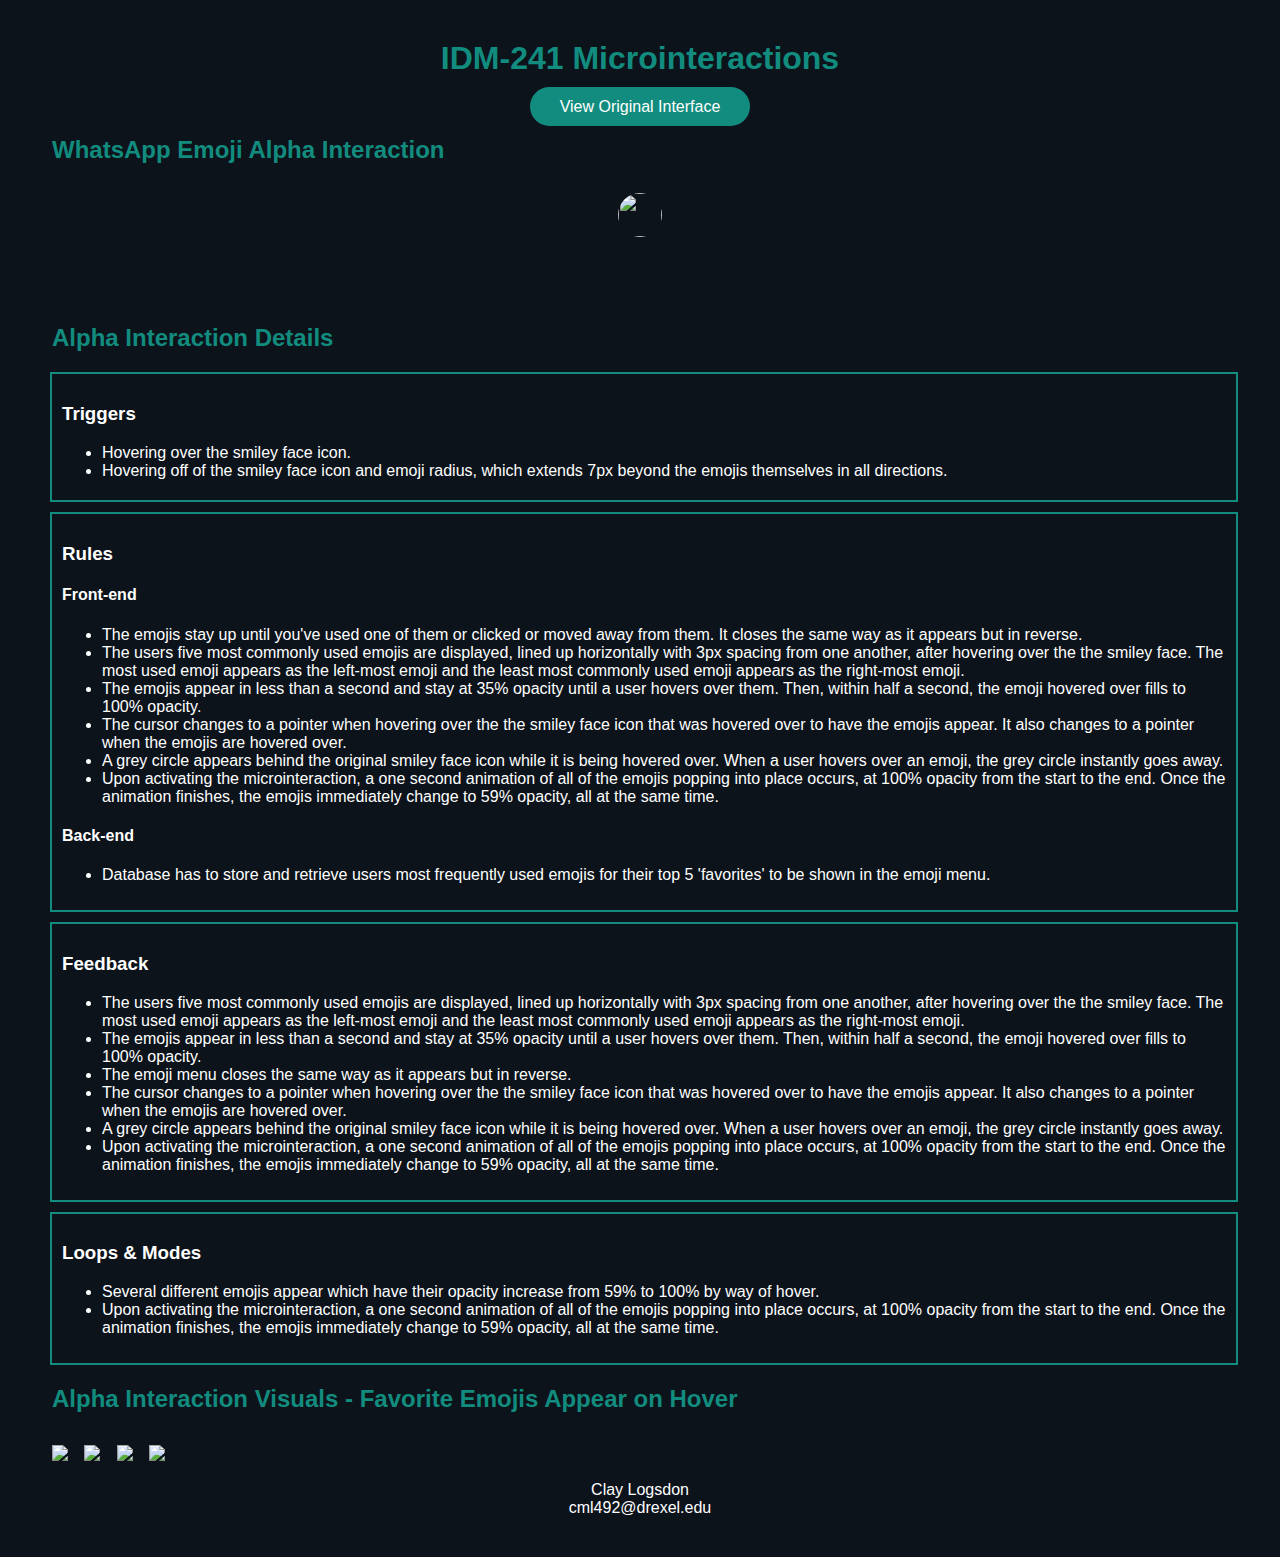
==== beta/index.html @ 8acab17d "[Add] Beta code" ====
<!DOCTYPE html>
<html lang="en">


<head>


    <meta charset="UTF-8">
    <meta http-equiv="X-UA-Compatible" content="IE=edge">
    <meta name="viewport" content="width=device-width, initial-scale=1.0">
    <title>Alpha Interaction</title>
    <link rel="stylesheet" href="styles.css">


    <div class="alpha-title">
        <h1>IDM-241 Microinteractions</h1>
    </div>

    <div class="button-container">
    <a class="button" type="button" href="https://web.whatsapp.com/" target="_blank">
        View Original Interface
      </a>
    </div> 

</head>


<body>
    
          
            <div class="alpha-info-title">
                <h2>WhatsApp Emoji Alpha Interaction</h2>
            </div>


           
            <div class="imageBox">
                <div class="hover-point"">
                    <img class="hover-icon" src="./graphics/Blank-Face.png">

                    <div class="emoji-menu">

                        <img class="emoji-5" src="./graphics/Sparkle.png">
                        <img class="emoji-4" src="./graphics/Skull.png">
                        <img class="emoji-3" src="./graphics/Heart.png">
                        <img class="emoji-2" src="./graphics/Laugh.png">
                        <img class="emoji-1" src="./graphics/Smiley.png">
                
                    </div>
            
               
                  
                </div>
                
              </div>  
              </div>

          
            <div class="alpha-info-title-2">
                <h2>Alpha Interaction Details</h2>
            </div>

            <div class="container">

                
            <div class="trigger-box">
                <h3>Triggers</h3>
            <div class="trigger-info">
                <ul class="info-box1">
                    <li>
                       Hovering over the smiley face icon.
                    </li>
                    <li>
                        Hovering off of the smiley face icon and emoji radius, which extends 7px beyond the emojis themselves in all directions.
                     </li>
                </ul>
            </div>
            </div>
            
          
            <div class="rules-box">
                <h3>Rules</h3>
                <h4>Front-end</h4>
            <div class="rules-info">
                <ul class="info-box2"> 
                    <li>
                        The emojis stay up until you've used one of them or clicked or moved away from them. It closes the same way as it appears but in reverse.
                    </li>
                    <li>
                        The users five most commonly used emojis are displayed, lined up horizontally with 3px spacing from one another, after hovering over the the 
                        smiley face. The most used emoji appears as the left-most emoji and the least most commonly used emoji appears as the right-most emoji. 
                    </li>
                    <li>
                        The emojis appear in less than a second and stay at 35% opacity until a user hovers over them. Then, within half a second, the emoji hovered over fills to 100% opacity.
                    </li>
                    <li>
                        The cursor changes to a pointer when hovering over the the smiley face icon that was hovered over to have 
                        the emojis appear. It also changes to a pointer when the emojis are hovered over.
                    </li>
                    <li>
                        A grey circle appears behind the original smiley face icon while it is being hovered over. When a user hovers over an emoji, the grey circle instantly goes away. 
                    </li>
                    <li>
                        Upon activating the microinteraction, a one second animation of all of the emojis popping into place occurs, at 100% opacity from the start to the end.
                        Once the animation finishes, the emojis immediately change to 59% opacity, all at the same time.
                    </li>
                </ul>
            </div>
                <div class="backend"> 
                <h4>Back-end</h4>
                <ul>
                    <li>
                       Database has to store and retrieve users most frequently used emojis for their top 5 'favorites' to be shown
                       in the emoji menu.
                    </li>
                </ul>
            </div>
            </div>


            <div class="feedback-box">
                <h3>Feedback</h3>
            <div class="feedback-info">
                <ul class="info-box3">
                    <li>
                        The users five most commonly used emojis are displayed, lined up horizontally with 3px spacing from one another, after hovering over the the 
                        smiley face. The most used emoji appears as the left-most emoji and the least most commonly used emoji appears as the right-most emoji. 
                    </li>
                    <li>
                        The emojis appear in less than a second and stay at 35% opacity until a user hovers over them. Then, within half a second, the emoji hovered over fills to 100% opacity.
                    </li>
                    <li>
                        The emoji menu closes the same way as it appears but in reverse.
                    </li>
                    <li>
                        The cursor changes to a pointer when hovering over the the smiley face icon that was hovered over to have 
                        the emojis appear. It also changes to a pointer when the emojis are hovered over.
                    </li>
                    <li>
                        A grey circle appears behind the original smiley face icon while it is being hovered over. When a user hovers over an emoji, the grey circle instantly goes away. 
                    </li>
                    <li>
                        Upon activating the microinteraction, a one second animation of all of the emojis popping into place occurs, at 100% opacity from the start to the end.
                        Once the animation finishes, the emojis immediately change to 59% opacity, all at the same time.
                    </li>
                </ul>
            </div>
        </div>
            
            <div class="loops-modes-box">
                <h3>Loops & Modes</h3>
            <div class="loops-modes-info">
                <ul class="info-box4">
                    <li>
                        Several different emojis appear which have their opacity increase from 59% to 100% by way of hover. 
                    </li>
                    <li>
                        Upon activating the microinteraction, a one second animation of all of the emojis popping into place occurs, at 100% opacity from the start to the end.
                        Once the animation finishes, the emojis immediately change to 59% opacity, all at the same time.
                    </li>
                </ul>
            </div>
        </div>

 
   
            <div class="alpha-images-title">
                <h2>Alpha Interaction Visuals - Favorite Emojis Appear on Hover</h2>
            </div>

            <div class="alpha-images">
                <img class="alpha-image-1" src="./graphics/Action-1.jpg">
                <img class="alpha-image-2" src="./graphics/Action-2.jpg">
                <img class="alpha-image-3" src="./graphics/Action-3.jpg">
                <img class="alpha-image-3" src="./graphics/Action-4.jpg">
            </div>

            <p class="author">Clay Logsdon <br> cml492@drexel.edu</p> 
          

              <!--Replace ul class with div class= if wanting to do images 1 by 1-->

</body>


</html>
---- beta/styles.css ----
body {
    background-color: #0c131b;
    font-family:'Trebuchet MS', 'Lucida Sans Unicode', 'Lucida Grande', 'Lucida Sans', Arial, sans-serif;
    color: white;   
    margin: 40px;
}

.alpha-title {
    text-align: center;
    color: #128C7E;
    font-size: 16px;
    margin-block-start: 0.67em;
    margin-block-end: 0.67em;
    margin-inline-start: 0px;
    margin-inline-end: 0px;
}



.button {
    background-color: #128C7E;
    border-radius: 25px;
    color: #fff;
    margin-top: 10px;
    margin-bottom: 20px;
    padding: 11px 30px;
    text-decoration: none;
}

.button-container {
    text-align: center;
}

.button:hover {
    background-color: #149989;
    border-radius: 25px;
    color: #fff;
    margin-top: 10px;
    margin-bottom: 20px;
    padding: 11px 30px;
    text-decoration: none;
}

.alpha-info-title {
    color: #128C7E;
    padding-left: 12px;
    margin-bottom: 10px;
    
}

.alpha-info-title-2 {
    color: #128C7E;
    padding-left: 12px;
    margin-top: 160px;
    position: relative;
    
}

.trigger-box {
    box-sizing: content-box;
    width: 97%;
    margin: 10px;
    padding: 10px;
    border: 2px solid #128C7E;

}



.info-box1 {
    margin-block-start: 0.67em;
    margin-block-end: 0.67em;
    margin-inline-start: 0px;
    margin-inline-end: 0px;
}

.rules-box {
    box-sizing: content-box;
    width: 97%;
    margin: 10px;
    padding: 10px;
    border: 2px solid #128C7E;

    
}

.feedback-box {
    box-sizing: content-box;
    width: 97%;
    margin: 10px;
    padding: 10px;
    border: 2px solid #128C7E;
}

.loops-modes-box {
    box-sizing: content-box;
    width: 97%;
    margin: 10px;
    padding: 10px;
    border: 2px solid #128C7E;
}

.alpha-images-title {
    color: #128C7E;
    padding-left: 12px;

    
}

.alpha-image-1 {
    max-width:45%;
    height:auto; 
    padding-left: 12px;
}

.alpha-image-2 {
    max-width:45%;
    height:auto; 
    padding-left: 12px;
}

.alpha-image-3 {
    max-width: 45%;
    height:auto; 
    padding-left: 12px; 
    margin-top: 12px;
}

.author {
    text-align: center;
}



.emoji-menu {
    list-style: none;
    opacity: 100%;
}

.emoji-1 {
    text-decoration: none;
    width: 44px;
    height: 44px;
    margin-bottom: 10px;
    cursor: pointer;
    opacity: 0.35;
    transition: opacity 1s;
}

.emoji-1:hover {
    text-decoration: none;
    width: 44px;
    height: 44px;
    margin-bottom: 10px;
    opacity: 1;
    transition-duration: 0.5s;
    cursor: pointer;
}

.emoji-2 {
    text-decoration: none;
    width: 44px;
    height: 44px;
    margin-bottom: 10px;
    cursor: pointer;
    opacity: 0.35;
    transition: opacity 1s;
}

.emoji-2:hover {
    text-decoration: none;
    width: 44px;
    height: 44px;
    margin-bottom: 10px;
    opacity: 1;
    transition-duration: 0.5s;
    cursor: pointer;
}

.emoji-3 {
    text-decoration: none;
    width: 44px;
    height: 44px;
    margin-bottom: 10px;
    cursor: pointer;
    opacity: 0.35;
    transition: opacity 1s;
}

.emoji-3:hover {
    text-decoration: none;
    width: 44px;
    height: 44px;
    margin-bottom: 10px;
    opacity: 1;
    transition-duration: 0.5s;
    cursor: pointer;
}

.emoji-4 {
    text-decoration: none;
    width: 44px;
    height: 44px;
    margin-bottom: 10px;
    cursor: pointer;
    opacity: 0.35;
    transition: opacity 1s;
}

.emoji-4:hover {
    text-decoration: none;
    width: 44px;
    height: 44px;
    margin-bottom: 10px;
    opacity: 1;
    transition-duration: 0.5s;
    cursor: pointer;
}

.emoji-5 {
    text-decoration: none;
    width: 44px;
    height: 44px;
    margin-bottom: 10px;
    margin-left: 190px;
    cursor: pointer;
    opacity: 0.35;
    transition: opacity 1s;
}

.emoji-5:hover {
    text-decoration: none;
    width: 44px;
    height: 44px;
    margin-bottom: 10px;
    margin-left: 190px;
    opacity: 1;
    transition-duration: 0.5s;
    cursor: pointer;
}





.hover-icon {
    width: 44px;
    height: 44px;
    margin-bottom: -115px;
    padding: 9px 9px;
    border-radius: 100px;
    text-decoration: none;
}


.hover-icon:hover {
    
    background-color: #374248;
    text-decoration: none;
    cursor: pointer;
    
}

.imageBox {
    text-align: center;  
  }
  
  .imageBox .emoji-menu  {
    text-align: center;   
    opacity: 0.35;
    display: none;
  
  }

  .imageBox:hover .emoji-menu { 
    opacity: 1;
    display: block;
  }

  .hover-point {
    position: absolute;
    left: 0;
    right: 0;

  }


@media only screen and (max-width: 768px) {
    
    .alpha-title {
        text-align: center;
        color: #128C7E;
    
        font-size: 14px;
        margin-block-start: 0.67em;
        margin-block-end: 0.67em;
        margin-inline-start: 0px;
        margin-inline-end: 0px;
    }

    .button {
        background-color: #128C7E;
        border-radius: 25px;
        color: #fff;
        margin-top: 10px;
        margin-bottom: 20px;
        padding: 10px 30px;
        text-decoration: none;
    }
    
    .button-container {
        text-align: center;
    }
    
    .button:hover {
        background-color: #149989;
        border-radius: 25px;
        color: #fff;
        margin-top: 10px;
        margin-bottom: 20px;
        padding: 10px 30px;
        text-decoration: none;
    }


    .alpha-info-title {
        color: #128C7E;
        padding-left: 12px;
            
    }
    .alpha-info-title-2 {
        color: #128C7E;
        padding-left: 12px;
        position: relative;
    
        top: 10px;
    }
    
    .trigger-box {
  
        width: 97%;
        margin: 10px;
        padding: 10px 10px;
        border: 2px solid #128C7E;
        

            }
    
    
    
    .info-box1 {

        margin-block-start: 0.67em;
        margin-block-end: 0.67em;
        margin-inline-start: 0px;
        margin-inline-end: 0px;
    }
    
    .rules-box {
      
        box-sizing: content-box;
        width: 97%;
        margin: 10px;
        padding: 10px;
        border: 2px solid #128C7E;
    
        
    }
    
    .feedback-box {
        box-sizing: content-box;
        width: 97%;
        margin: 10px;
        padding: 10px;
        border: 2px solid #128C7E;
    }
    
    .loops-modes-box {
        box-sizing: content-box;
        width: 97%;
        margin: 10px;
        padding: 10px;
        border: 2px solid #128C7E;
    }
    
    .alpha-images-title {
        color: #128C7E;
        padding-left: 6px;
        
    }
    
    .alpha-image-1 {
        max-width: 60%;
        height:auto; 
        padding-left: 12px;
    }
    
    .alpha-image-2 {
        max-width: 60%;
        height:auto; 
        padding-left: 12px;
        margin-top: 7px;
    }
    
    .alpha-image-3 {
        max-width: 60%;
        height:auto; 
        padding-left: 12px; 
        margin-top: 7px;
    }

    .author {
        text-align: center;
    }     

    .hover-point {
        top: 165px;
    
      }

}
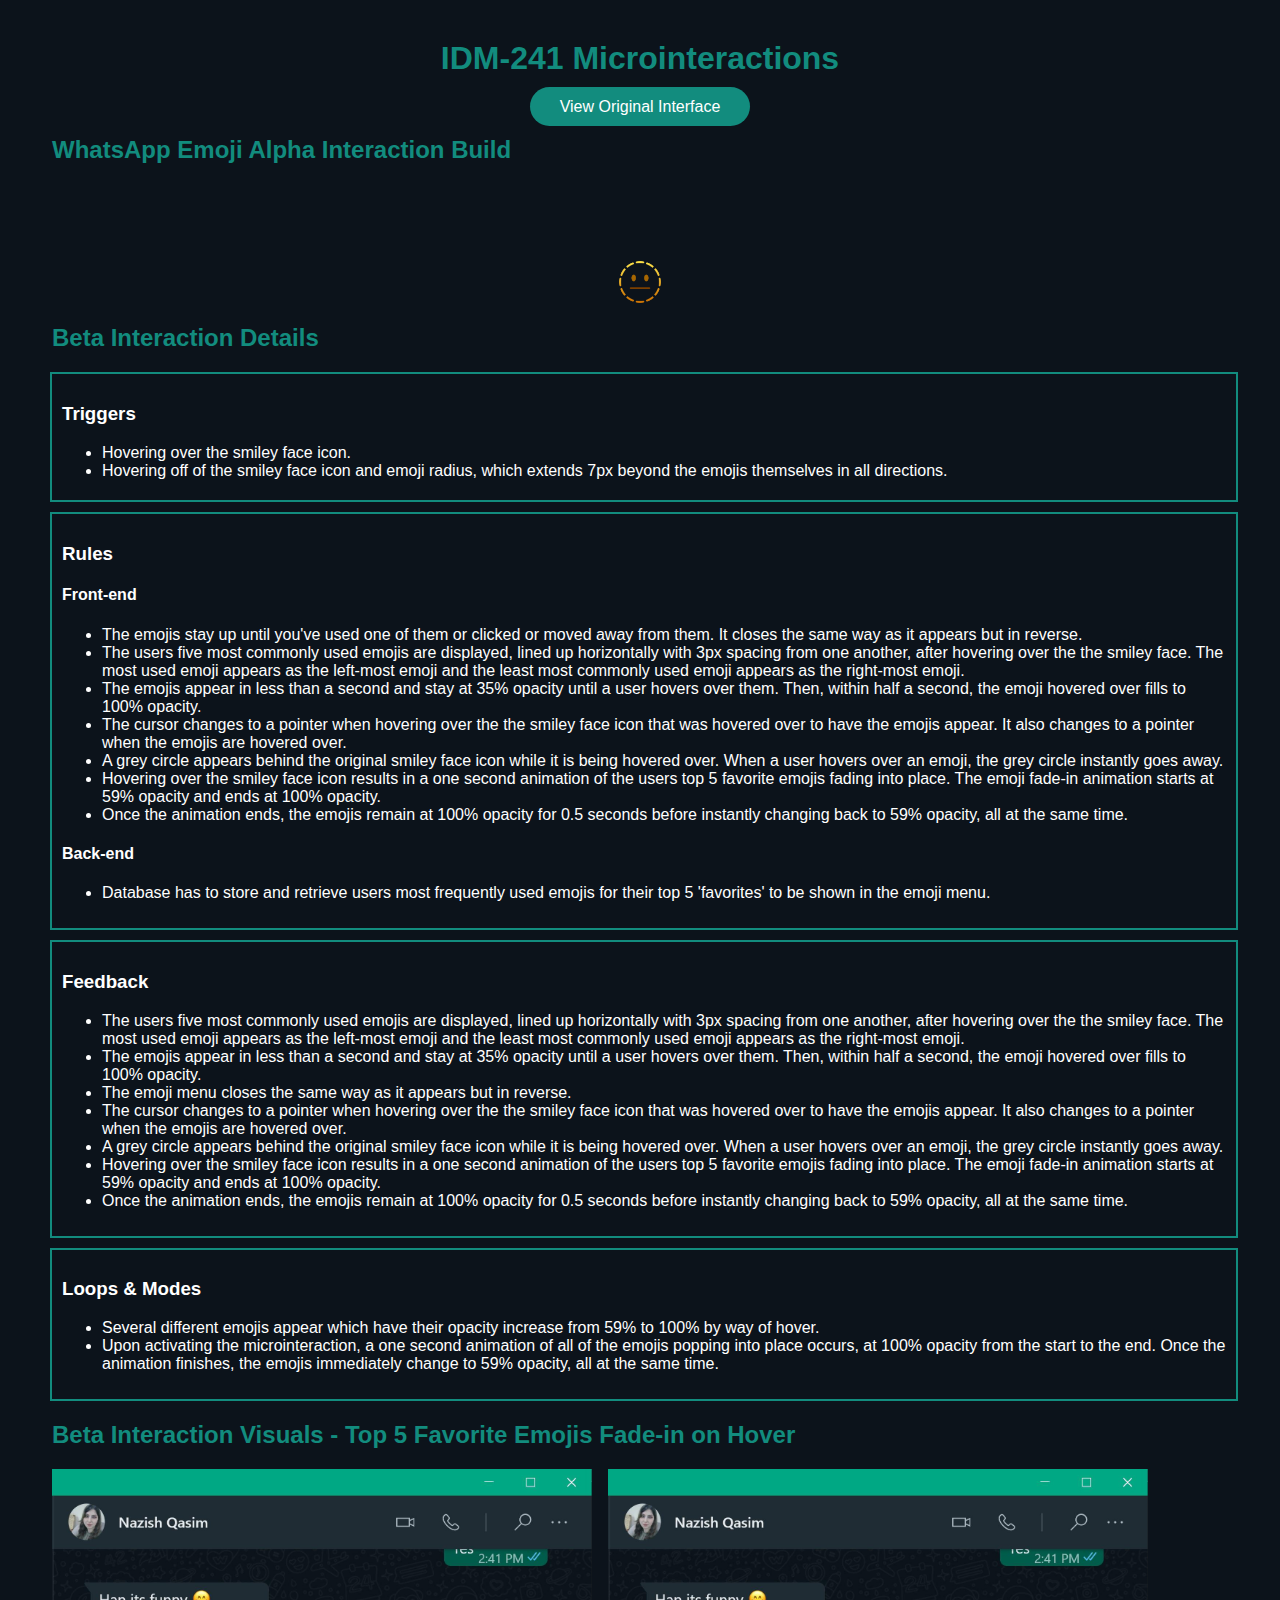
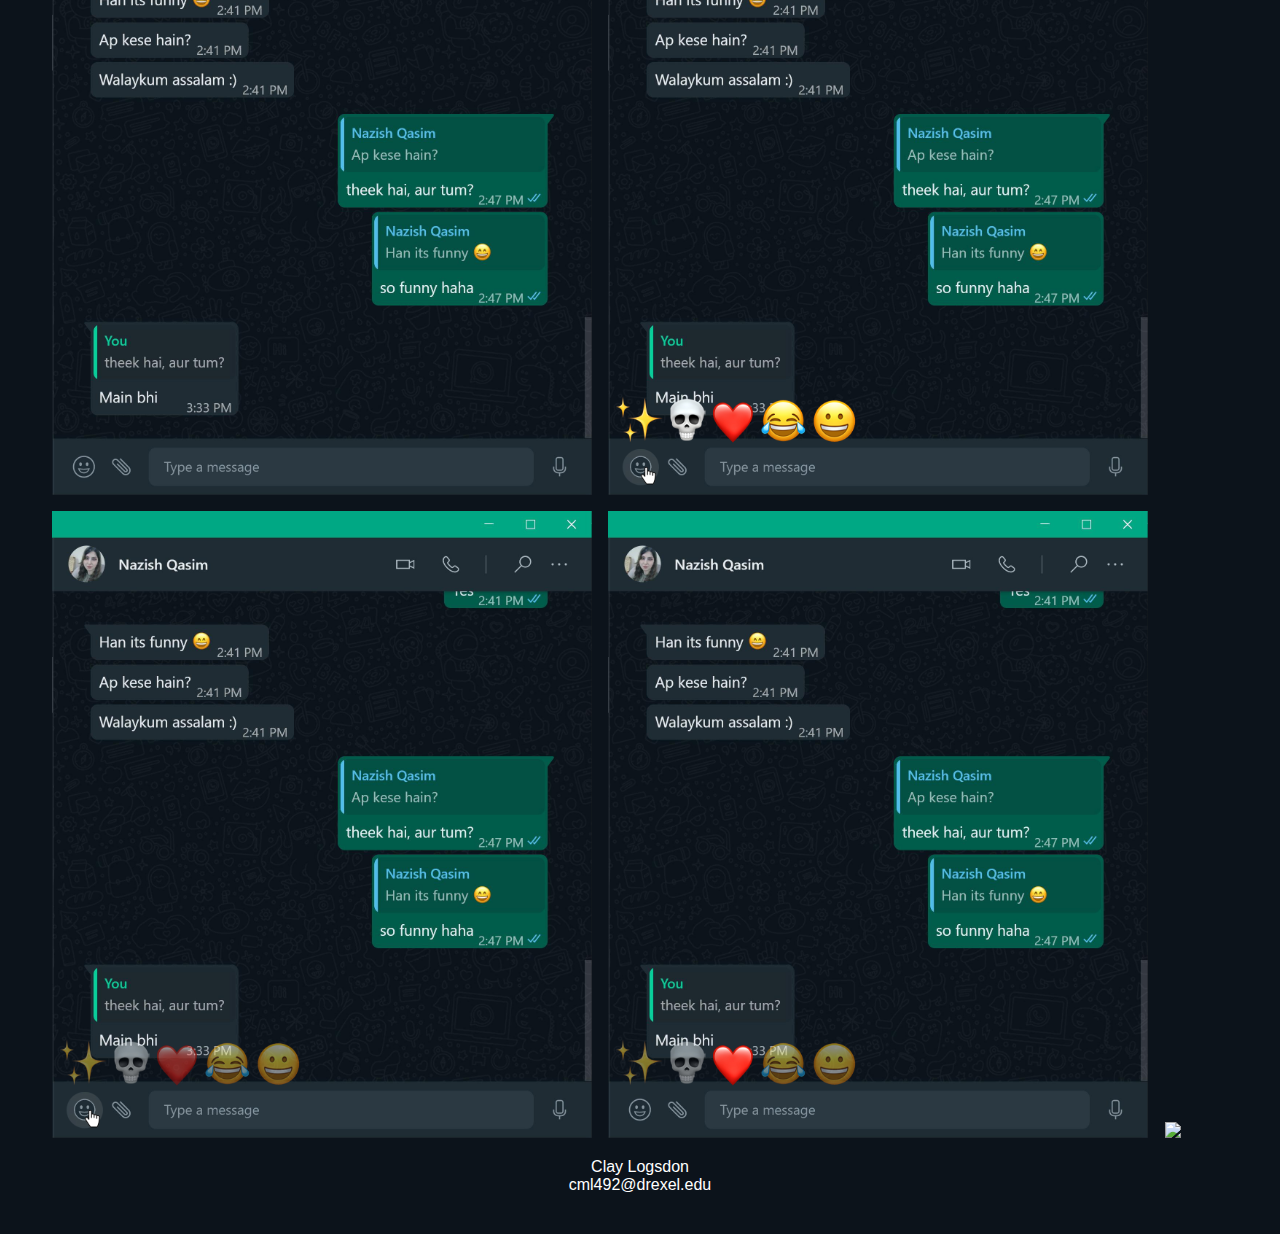
==== commit 85c4e1ce: "[Add] Image Changes" ====
--- a/beta/index.html
+++ b/beta/index.html
@@ -8,7 +8,7 @@
     <meta charset="UTF-8">
     <meta http-equiv="X-UA-Compatible" content="IE=edge">
     <meta name="viewport" content="width=device-width, initial-scale=1.0">
-    <title>Alpha Interaction</title>
+    <title>Beta Interaction</title>
     <link rel="stylesheet" href="styles.css">
 
 
@@ -29,7 +29,7 @@
     
           
             <div class="alpha-info-title">
-                <h2>WhatsApp Emoji Alpha Interaction</h2>
+                <h2>WhatsApp Emoji Alpha Interaction Build</h2>
             </div>
 
 
@@ -57,7 +57,7 @@
 
           
             <div class="alpha-info-title-2">
-                <h2>Alpha Interaction Details</h2>
+                <h2>Beta Interaction Details</h2>
             </div>
 
             <div class="container">
@@ -101,8 +101,11 @@
                         A grey circle appears behind the original smiley face icon while it is being hovered over. When a user hovers over an emoji, the grey circle instantly goes away. 
                     </li>
                     <li>
-                        Upon activating the microinteraction, a one second animation of all of the emojis popping into place occurs, at 100% opacity from the start to the end.
-                        Once the animation finishes, the emojis immediately change to 59% opacity, all at the same time.
+                        Hovering over the smiley face icon results in a one second animation of the users top 5 favorite emojis fading into place. 
+                        The emoji fade-in animation starts at 59% opacity and ends at 100% opacity.
+                    </li>
+                    <li>
+                        Once the animation ends, the emojis remain at 100% opacity for 0.5 seconds before instantly changing back to 59% opacity, all at the same time.
                     </li>
                 </ul>
             </div>
@@ -140,8 +143,11 @@
                         A grey circle appears behind the original smiley face icon while it is being hovered over. When a user hovers over an emoji, the grey circle instantly goes away. 
                     </li>
                     <li>
-                        Upon activating the microinteraction, a one second animation of all of the emojis popping into place occurs, at 100% opacity from the start to the end.
-                        Once the animation finishes, the emojis immediately change to 59% opacity, all at the same time.
+                        Hovering over the smiley face icon results in a one second animation of the users top 5 favorite emojis fading into place. 
+                        The emoji fade-in animation starts at 59% opacity and ends at 100% opacity.
+                    </li>
+                    <li>
+                        Once the animation ends, the emojis remain at 100% opacity for 0.5 seconds before instantly changing back to 59% opacity, all at the same time.
                     </li>
                 </ul>
             </div>
@@ -165,7 +171,7 @@
  
    
             <div class="alpha-images-title">
-                <h2>Alpha Interaction Visuals - Favorite Emojis Appear on Hover</h2>
+                <h2>Beta Interaction Visuals - Top 5 Favorite Emojis Fade-in on Hover</h2>
             </div>
 
             <div class="alpha-images">
@@ -173,6 +179,7 @@
                 <img class="alpha-image-2" src="./graphics/Action-2.jpg">
                 <img class="alpha-image-3" src="./graphics/Action-3.jpg">
                 <img class="alpha-image-3" src="./graphics/Action-4.jpg">
+                <img class="alpha-image-3" src="./graphics/Action-5.jpg">
             </div>
 
             <p class="author">Clay Logsdon <br> cml492@drexel.edu</p> 
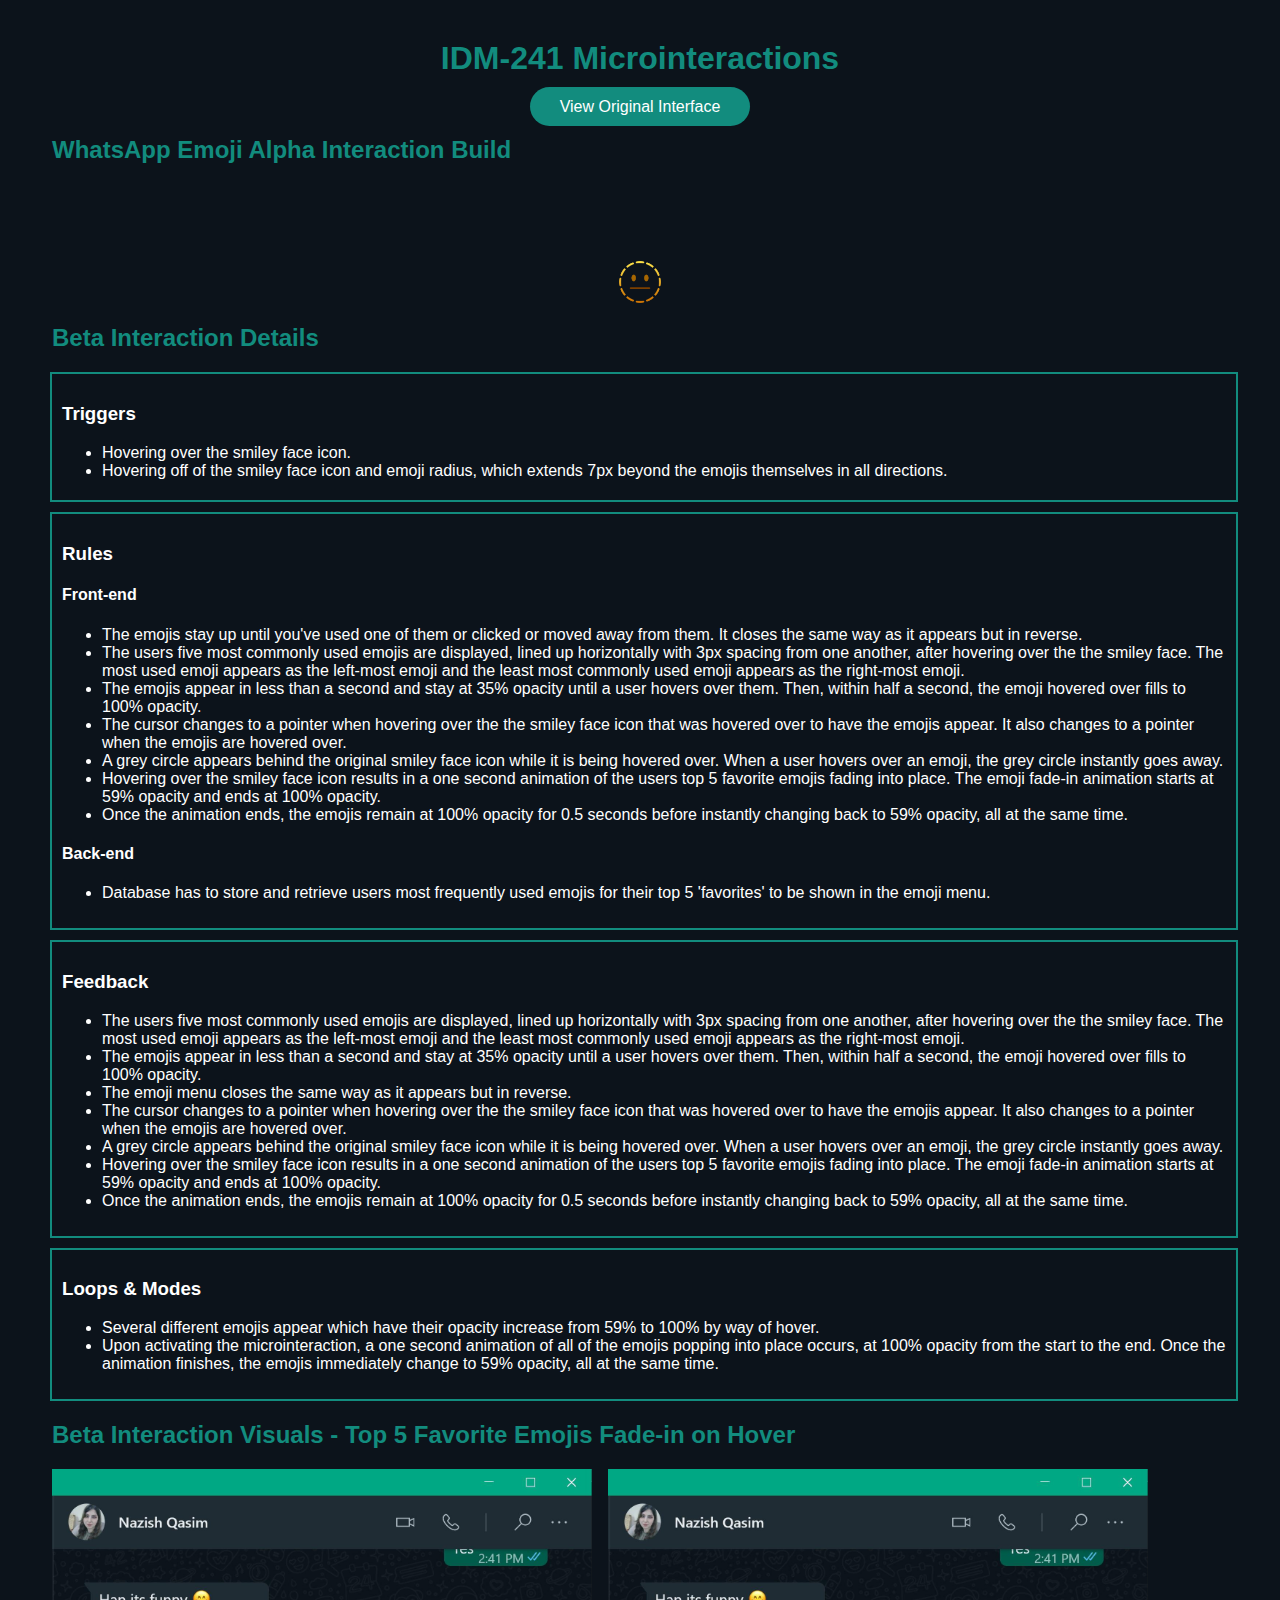
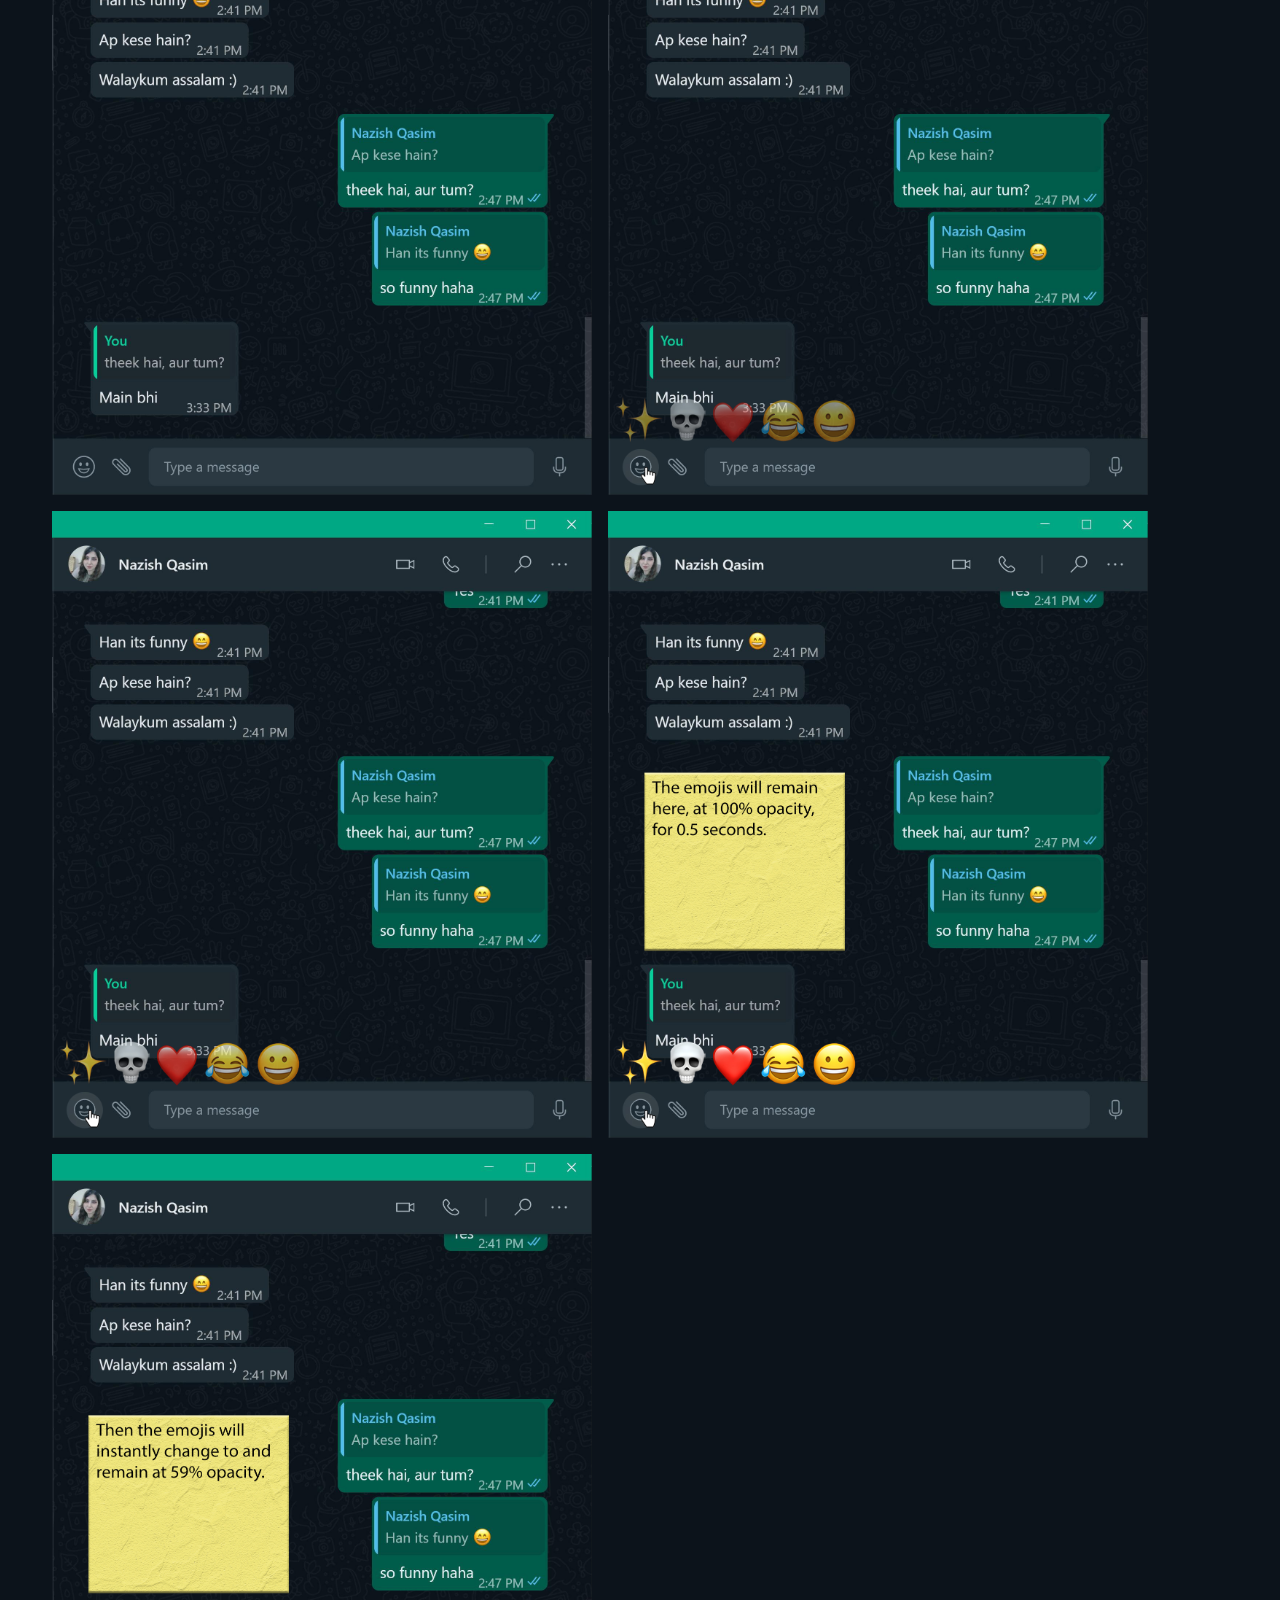
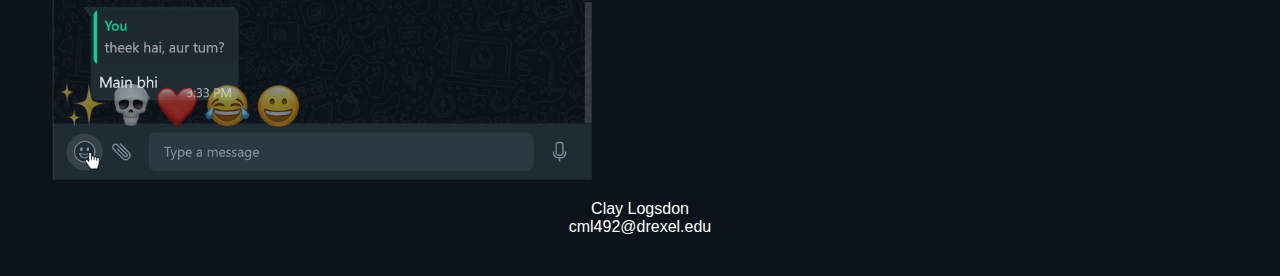
==== commit 5f47cf1b: "Add files via upload" ====
--- a/beta/index.html
+++ b/beta/index.html
@@ -1,193 +1,194 @@
-<!DOCTYPE html>
-<html lang="en">
-
-
-<head>
-
-
-    <meta charset="UTF-8">
-    <meta http-equiv="X-UA-Compatible" content="IE=edge">
-    <meta name="viewport" content="width=device-width, initial-scale=1.0">
-    <title>Beta Interaction</title>
-    <link rel="stylesheet" href="styles.css">
-
-
-    <div class="alpha-title">
-        <h1>IDM-241 Microinteractions</h1>
-    </div>
-
-    <div class="button-container">
-    <a class="button" type="button" href="https://web.whatsapp.com/" target="_blank">
-        View Original Interface
-      </a>
-    </div> 
-
-</head>
-
-
-<body>
-    
-          
-            <div class="alpha-info-title">
-                <h2>WhatsApp Emoji Alpha Interaction Build</h2>
-            </div>
-
-
-           
-            <div class="imageBox">
-                <div class="hover-point"">
-                    <img class="hover-icon" src="./graphics/Blank-Face.png">
-
-                    <div class="emoji-menu">
-
-                        <img class="emoji-5" src="./graphics/Sparkle.png">
-                        <img class="emoji-4" src="./graphics/Skull.png">
-                        <img class="emoji-3" src="./graphics/Heart.png">
-                        <img class="emoji-2" src="./graphics/Laugh.png">
-                        <img class="emoji-1" src="./graphics/Smiley.png">
-                
-                    </div>
-            
-               
-                  
-                </div>
-                
-              </div>  
-              </div>
-
-          
-            <div class="alpha-info-title-2">
-                <h2>Beta Interaction Details</h2>
-            </div>
-
-            <div class="container">
-
-                
-            <div class="trigger-box">
-                <h3>Triggers</h3>
-            <div class="trigger-info">
-                <ul class="info-box1">
-                    <li>
-                       Hovering over the smiley face icon.
-                    </li>
-                    <li>
-                        Hovering off of the smiley face icon and emoji radius, which extends 7px beyond the emojis themselves in all directions.
-                     </li>
-                </ul>
-            </div>
-            </div>
-            
-          
-            <div class="rules-box">
-                <h3>Rules</h3>
-                <h4>Front-end</h4>
-            <div class="rules-info">
-                <ul class="info-box2"> 
-                    <li>
-                        The emojis stay up until you've used one of them or clicked or moved away from them. It closes the same way as it appears but in reverse.
-                    </li>
-                    <li>
-                        The users five most commonly used emojis are displayed, lined up horizontally with 3px spacing from one another, after hovering over the the 
-                        smiley face. The most used emoji appears as the left-most emoji and the least most commonly used emoji appears as the right-most emoji. 
-                    </li>
-                    <li>
-                        The emojis appear in less than a second and stay at 35% opacity until a user hovers over them. Then, within half a second, the emoji hovered over fills to 100% opacity.
-                    </li>
-                    <li>
-                        The cursor changes to a pointer when hovering over the the smiley face icon that was hovered over to have 
-                        the emojis appear. It also changes to a pointer when the emojis are hovered over.
-                    </li>
-                    <li>
-                        A grey circle appears behind the original smiley face icon while it is being hovered over. When a user hovers over an emoji, the grey circle instantly goes away. 
-                    </li>
-                    <li>
-                        Hovering over the smiley face icon results in a one second animation of the users top 5 favorite emojis fading into place. 
-                        The emoji fade-in animation starts at 59% opacity and ends at 100% opacity.
-                    </li>
-                    <li>
-                        Once the animation ends, the emojis remain at 100% opacity for 0.5 seconds before instantly changing back to 59% opacity, all at the same time.
-                    </li>
-                </ul>
-            </div>
-                <div class="backend"> 
-                <h4>Back-end</h4>
-                <ul>
-                    <li>
-                       Database has to store and retrieve users most frequently used emojis for their top 5 'favorites' to be shown
-                       in the emoji menu.
-                    </li>
-                </ul>
-            </div>
-            </div>
-
-
-            <div class="feedback-box">
-                <h3>Feedback</h3>
-            <div class="feedback-info">
-                <ul class="info-box3">
-                    <li>
-                        The users five most commonly used emojis are displayed, lined up horizontally with 3px spacing from one another, after hovering over the the 
-                        smiley face. The most used emoji appears as the left-most emoji and the least most commonly used emoji appears as the right-most emoji. 
-                    </li>
-                    <li>
-                        The emojis appear in less than a second and stay at 35% opacity until a user hovers over them. Then, within half a second, the emoji hovered over fills to 100% opacity.
-                    </li>
-                    <li>
-                        The emoji menu closes the same way as it appears but in reverse.
-                    </li>
-                    <li>
-                        The cursor changes to a pointer when hovering over the the smiley face icon that was hovered over to have 
-                        the emojis appear. It also changes to a pointer when the emojis are hovered over.
-                    </li>
-                    <li>
-                        A grey circle appears behind the original smiley face icon while it is being hovered over. When a user hovers over an emoji, the grey circle instantly goes away. 
-                    </li>
-                    <li>
-                        Hovering over the smiley face icon results in a one second animation of the users top 5 favorite emojis fading into place. 
-                        The emoji fade-in animation starts at 59% opacity and ends at 100% opacity.
-                    </li>
-                    <li>
-                        Once the animation ends, the emojis remain at 100% opacity for 0.5 seconds before instantly changing back to 59% opacity, all at the same time.
-                    </li>
-                </ul>
-            </div>
-        </div>
-            
-            <div class="loops-modes-box">
-                <h3>Loops & Modes</h3>
-            <div class="loops-modes-info">
-                <ul class="info-box4">
-                    <li>
-                        Several different emojis appear which have their opacity increase from 59% to 100% by way of hover. 
-                    </li>
-                    <li>
-                        Upon activating the microinteraction, a one second animation of all of the emojis popping into place occurs, at 100% opacity from the start to the end.
-                        Once the animation finishes, the emojis immediately change to 59% opacity, all at the same time.
-                    </li>
-                </ul>
-            </div>
-        </div>
-
- 
-   
-            <div class="alpha-images-title">
-                <h2>Beta Interaction Visuals - Top 5 Favorite Emojis Fade-in on Hover</h2>
-            </div>
-
-            <div class="alpha-images">
-                <img class="alpha-image-1" src="./graphics/Action-1.jpg">
-                <img class="alpha-image-2" src="./graphics/Action-2.jpg">
-                <img class="alpha-image-3" src="./graphics/Action-3.jpg">
-                <img class="alpha-image-3" src="./graphics/Action-4.jpg">
-                <img class="alpha-image-3" src="./graphics/Action-5.jpg">
-            </div>
-
-            <p class="author">Clay Logsdon <br> cml492@drexel.edu</p> 
-          
-
-              <!--Replace ul class with div class= if wanting to do images 1 by 1-->
-
-</body>
-
-
+<!DOCTYPE html>
+<html lang="en">
+
+
+<head>
+
+
+    <meta charset="UTF-8">
+    <meta http-equiv="X-UA-Compatible" content="IE=edge">
+    <meta name="viewport" content="width=device-width, initial-scale=1.0">
+    <title>Beta Interaction</title>
+    <link rel="stylesheet" href="styles.css">
+
+
+    <div class="alpha-title">
+        <h1>IDM-241 Microinteractions</h1>
+    </div>
+
+    <div class="button-container">
+    <a class="button" type="button" href="https://web.whatsapp.com/" target="_blank">
+        View Original Interface
+      </a>
+    </div> 
+
+</head>
+
+
+<body>
+    
+          
+            <div class="alpha-info-title">
+                <h2>WhatsApp Emoji Alpha Interaction Build</h2>
+            </div>
+
+
+           
+            <div class="imageBox">
+                <div class="hover-point">
+                    
+                    <img class="hover-icon" src="./graphics/Blank-Face.png">
+
+                    <div class="emoji-menu">
+
+                        <img class="emoji-5" src="./graphics/Sparkle.png">
+                        <img class="emoji-4" src="./graphics/Skull.png">
+                        <img class="emoji-3" src="./graphics/Heart.png">
+                        <img class="emoji-2" src="./graphics/Laugh.png">
+                        <img class="emoji-1" src="./graphics/Smiley.png">
+                
+                    </div>
+            
+               
+                  
+                </div>
+                
+              </div>  
+              </div>
+
+          
+            <div class="alpha-info-title-2">
+                <h2>Beta Interaction Details</h2>
+            </div>
+
+            <div class="container">
+
+                
+            <div class="trigger-box">
+                <h3>Triggers</h3>
+            <div class="trigger-info">
+                <ul class="info-box1">
+                    <li>
+                       Hovering over the smiley face icon.
+                    </li>
+                    <li>
+                        Hovering off of the smiley face icon and emoji radius, which extends 7px beyond the emojis themselves in all directions.
+                     </li>
+                </ul>
+            </div>
+            </div>
+            
+          
+            <div class="rules-box">
+                <h3>Rules</h3>
+                <h4>Front-end</h4>
+            <div class="rules-info">
+                <ul class="info-box2"> 
+                    <li>
+                        The emojis stay up until you've used one of them or clicked or moved away from them. It closes the same way as it appears but in reverse.
+                    </li>
+                    <li>
+                        The users five most commonly used emojis are displayed, lined up horizontally with 3px spacing from one another, after hovering over the the 
+                        smiley face. The most used emoji appears as the left-most emoji and the least most commonly used emoji appears as the right-most emoji. 
+                    </li>
+                    <li>
+                        The emojis appear in less than a second and stay at 35% opacity until a user hovers over them. Then, within half a second, the emoji hovered over fills to 100% opacity.
+                    </li>
+                    <li>
+                        The cursor changes to a pointer when hovering over the the smiley face icon that was hovered over to have 
+                        the emojis appear. It also changes to a pointer when the emojis are hovered over.
+                    </li>
+                    <li>
+                        A grey circle appears behind the original smiley face icon while it is being hovered over. When a user hovers over an emoji, the grey circle instantly goes away. 
+                    </li>
+                    <li>
+                        Hovering over the smiley face icon results in a one second animation of the users top 5 favorite emojis fading into place. 
+                        The emoji fade-in animation starts at 59% opacity and ends at 100% opacity.
+                    </li>
+                    <li>
+                        Once the animation ends, the emojis remain at 100% opacity for 0.5 seconds before instantly changing back to 59% opacity, all at the same time.
+                    </li>
+                </ul>
+            </div>
+                <div class="backend"> 
+                <h4>Back-end</h4>
+                <ul>
+                    <li>
+                       Database has to store and retrieve users most frequently used emojis for their top 5 'favorites' to be shown
+                       in the emoji menu.
+                    </li>
+                </ul>
+            </div>
+            </div>
+
+
+            <div class="feedback-box">
+                <h3>Feedback</h3>
+            <div class="feedback-info">
+                <ul class="info-box3">
+                    <li>
+                        The users five most commonly used emojis are displayed, lined up horizontally with 3px spacing from one another, after hovering over the the 
+                        smiley face. The most used emoji appears as the left-most emoji and the least most commonly used emoji appears as the right-most emoji. 
+                    </li>
+                    <li>
+                        The emojis appear in less than a second and stay at 35% opacity until a user hovers over them. Then, within half a second, the emoji hovered over fills to 100% opacity.
+                    </li>
+                    <li>
+                        The emoji menu closes the same way as it appears but in reverse.
+                    </li>
+                    <li>
+                        The cursor changes to a pointer when hovering over the the smiley face icon that was hovered over to have 
+                        the emojis appear. It also changes to a pointer when the emojis are hovered over.
+                    </li>
+                    <li>
+                        A grey circle appears behind the original smiley face icon while it is being hovered over. When a user hovers over an emoji, the grey circle instantly goes away. 
+                    </li>
+                    <li>
+                        Hovering over the smiley face icon results in a one second animation of the users top 5 favorite emojis fading into place. 
+                        The emoji fade-in animation starts at 59% opacity and ends at 100% opacity.
+                    </li>
+                    <li>
+                        Once the animation ends, the emojis remain at 100% opacity for 0.5 seconds before instantly changing back to 59% opacity, all at the same time.
+                    </li>
+                </ul>
+            </div>
+        </div>
+            
+            <div class="loops-modes-box">
+                <h3>Loops & Modes</h3>
+            <div class="loops-modes-info">
+                <ul class="info-box4">
+                    <li>
+                        Several different emojis appear which have their opacity increase from 59% to 100% by way of hover. 
+                    </li>
+                    <li>
+                        Upon activating the microinteraction, a one second animation of all of the emojis popping into place occurs, at 100% opacity from the start to the end.
+                        Once the animation finishes, the emojis immediately change to 59% opacity, all at the same time.
+                    </li>
+                </ul>
+            </div>
+        </div>
+
+ 
+   
+            <div class="alpha-images-title">
+                <h2>Beta Interaction Visuals - Top 5 Favorite Emojis Fade-in on Hover</h2>
+            </div>
+
+            <div class="alpha-images">
+                <img class="alpha-image-1" src="./graphics/Action-1.jpg">
+                <img class="alpha-image-2" src="./graphics/Action-2.jpg">
+                <img class="alpha-image-3" src="./graphics/Action-3.jpg">
+                <img class="alpha-image-3" src="./graphics/Action-4.jpg">
+                <img class="alpha-image-3" src="./graphics/Action-5.jpg">
+            </div>
+
+            <p class="author">Clay Logsdon <br> cml492@drexel.edu</p> 
+          
+
+              <!--Replace ul class with div class= if wanting to do images 1 by 1-->
+
+</body>
+
+
 </html>--- a/beta/styles.css
+++ b/beta/styles.css
@@ -1,421 +1,423 @@
-body {
-    background-color: #0c131b;
-    font-family:'Trebuchet MS', 'Lucida Sans Unicode', 'Lucida Grande', 'Lucida Sans', Arial, sans-serif;
-    color: white;   
-    margin: 40px;
-}
-
-.alpha-title {
-    text-align: center;
-    color: #128C7E;
-    font-size: 16px;
-    margin-block-start: 0.67em;
-    margin-block-end: 0.67em;
-    margin-inline-start: 0px;
-    margin-inline-end: 0px;
-}
-
-
-
-.button {
-    background-color: #128C7E;
-    border-radius: 25px;
-    color: #fff;
-    margin-top: 10px;
-    margin-bottom: 20px;
-    padding: 11px 30px;
-    text-decoration: none;
-}
-
-.button-container {
-    text-align: center;
-}
-
-.button:hover {
-    background-color: #149989;
-    border-radius: 25px;
-    color: #fff;
-    margin-top: 10px;
-    margin-bottom: 20px;
-    padding: 11px 30px;
-    text-decoration: none;
-}
-
-.alpha-info-title {
-    color: #128C7E;
-    padding-left: 12px;
-    margin-bottom: 10px;
-    
-}
-
-.alpha-info-title-2 {
-    color: #128C7E;
-    padding-left: 12px;
-    margin-top: 160px;
-    position: relative;
-    
-}
-
-.trigger-box {
-    box-sizing: content-box;
-    width: 97%;
-    margin: 10px;
-    padding: 10px;
-    border: 2px solid #128C7E;
-
-}
-
-
-
-.info-box1 {
-    margin-block-start: 0.67em;
-    margin-block-end: 0.67em;
-    margin-inline-start: 0px;
-    margin-inline-end: 0px;
-}
-
-.rules-box {
-    box-sizing: content-box;
-    width: 97%;
-    margin: 10px;
-    padding: 10px;
-    border: 2px solid #128C7E;
-
-    
-}
-
-.feedback-box {
-    box-sizing: content-box;
-    width: 97%;
-    margin: 10px;
-    padding: 10px;
-    border: 2px solid #128C7E;
-}
-
-.loops-modes-box {
-    box-sizing: content-box;
-    width: 97%;
-    margin: 10px;
-    padding: 10px;
-    border: 2px solid #128C7E;
-}
-
-.alpha-images-title {
-    color: #128C7E;
-    padding-left: 12px;
-
-    
-}
-
-.alpha-image-1 {
-    max-width:45%;
-    height:auto; 
-    padding-left: 12px;
-}
-
-.alpha-image-2 {
-    max-width:45%;
-    height:auto; 
-    padding-left: 12px;
-}
-
-.alpha-image-3 {
-    max-width: 45%;
-    height:auto; 
-    padding-left: 12px; 
-    margin-top: 12px;
-}
-
-.author {
-    text-align: center;
-}
-
-
-
-.emoji-menu {
-    list-style: none;
-    opacity: 100%;
-}
-
-.emoji-1 {
-    text-decoration: none;
-    width: 44px;
-    height: 44px;
-    margin-bottom: 10px;
-    cursor: pointer;
-    opacity: 0.35;
-    transition: opacity 1s;
-}
-
-.emoji-1:hover {
-    text-decoration: none;
-    width: 44px;
-    height: 44px;
-    margin-bottom: 10px;
-    opacity: 1;
-    transition-duration: 0.5s;
-    cursor: pointer;
-}
-
-.emoji-2 {
-    text-decoration: none;
-    width: 44px;
-    height: 44px;
-    margin-bottom: 10px;
-    cursor: pointer;
-    opacity: 0.35;
-    transition: opacity 1s;
-}
-
-.emoji-2:hover {
-    text-decoration: none;
-    width: 44px;
-    height: 44px;
-    margin-bottom: 10px;
-    opacity: 1;
-    transition-duration: 0.5s;
-    cursor: pointer;
-}
-
-.emoji-3 {
-    text-decoration: none;
-    width: 44px;
-    height: 44px;
-    margin-bottom: 10px;
-    cursor: pointer;
-    opacity: 0.35;
-    transition: opacity 1s;
-}
-
-.emoji-3:hover {
-    text-decoration: none;
-    width: 44px;
-    height: 44px;
-    margin-bottom: 10px;
-    opacity: 1;
-    transition-duration: 0.5s;
-    cursor: pointer;
-}
-
-.emoji-4 {
-    text-decoration: none;
-    width: 44px;
-    height: 44px;
-    margin-bottom: 10px;
-    cursor: pointer;
-    opacity: 0.35;
-    transition: opacity 1s;
-}
-
-.emoji-4:hover {
-    text-decoration: none;
-    width: 44px;
-    height: 44px;
-    margin-bottom: 10px;
-    opacity: 1;
-    transition-duration: 0.5s;
-    cursor: pointer;
-}
-
-.emoji-5 {
-    text-decoration: none;
-    width: 44px;
-    height: 44px;
-    margin-bottom: 10px;
-    margin-left: 190px;
-    cursor: pointer;
-    opacity: 0.35;
-    transition: opacity 1s;
-}
-
-.emoji-5:hover {
-    text-decoration: none;
-    width: 44px;
-    height: 44px;
-    margin-bottom: 10px;
-    margin-left: 190px;
-    opacity: 1;
-    transition-duration: 0.5s;
-    cursor: pointer;
-}
-
-
-
-
-
-.hover-icon {
-    width: 44px;
-    height: 44px;
-    margin-bottom: -115px;
-    padding: 9px 9px;
-    border-radius: 100px;
-    text-decoration: none;
-}
-
-
-.hover-icon:hover {
-    
-    background-color: #374248;
-    text-decoration: none;
-    cursor: pointer;
-    
-}
-
-.imageBox {
-    text-align: center;  
-  }
-  
-  .imageBox .emoji-menu  {
-    text-align: center;   
-    opacity: 0.35;
-    display: none;
-  
-  }
-
-  .imageBox:hover .emoji-menu { 
-    opacity: 1;
-    display: block;
-  }
-
-  .hover-point {
-    position: absolute;
-    left: 0;
-    right: 0;
-
-  }
-
-
-@media only screen and (max-width: 768px) {
-    
-    .alpha-title {
-        text-align: center;
-        color: #128C7E;
-    
-        font-size: 14px;
-        margin-block-start: 0.67em;
-        margin-block-end: 0.67em;
-        margin-inline-start: 0px;
-        margin-inline-end: 0px;
-    }
-
-    .button {
-        background-color: #128C7E;
-        border-radius: 25px;
-        color: #fff;
-        margin-top: 10px;
-        margin-bottom: 20px;
-        padding: 10px 30px;
-        text-decoration: none;
-    }
-    
-    .button-container {
-        text-align: center;
-    }
-    
-    .button:hover {
-        background-color: #149989;
-        border-radius: 25px;
-        color: #fff;
-        margin-top: 10px;
-        margin-bottom: 20px;
-        padding: 10px 30px;
-        text-decoration: none;
-    }
-
-
-    .alpha-info-title {
-        color: #128C7E;
-        padding-left: 12px;
-            
-    }
-    .alpha-info-title-2 {
-        color: #128C7E;
-        padding-left: 12px;
-        position: relative;
-    
-        top: 10px;
-    }
-    
-    .trigger-box {
-  
-        width: 97%;
-        margin: 10px;
-        padding: 10px 10px;
-        border: 2px solid #128C7E;
-        
-
-            }
-    
-    
-    
-    .info-box1 {
-
-        margin-block-start: 0.67em;
-        margin-block-end: 0.67em;
-        margin-inline-start: 0px;
-        margin-inline-end: 0px;
-    }
-    
-    .rules-box {
-      
-        box-sizing: content-box;
-        width: 97%;
-        margin: 10px;
-        padding: 10px;
-        border: 2px solid #128C7E;
-    
-        
-    }
-    
-    .feedback-box {
-        box-sizing: content-box;
-        width: 97%;
-        margin: 10px;
-        padding: 10px;
-        border: 2px solid #128C7E;
-    }
-    
-    .loops-modes-box {
-        box-sizing: content-box;
-        width: 97%;
-        margin: 10px;
-        padding: 10px;
-        border: 2px solid #128C7E;
-    }
-    
-    .alpha-images-title {
-        color: #128C7E;
-        padding-left: 6px;
-        
-    }
-    
-    .alpha-image-1 {
-        max-width: 60%;
-        height:auto; 
-        padding-left: 12px;
-    }
-    
-    .alpha-image-2 {
-        max-width: 60%;
-        height:auto; 
-        padding-left: 12px;
-        margin-top: 7px;
-    }
-    
-    .alpha-image-3 {
-        max-width: 60%;
-        height:auto; 
-        padding-left: 12px; 
-        margin-top: 7px;
-    }
-
-    .author {
-        text-align: center;
-    }     
-
-    .hover-point {
-        top: 165px;
-    
-      }
-
+body {
+    background-color: #0c131b;
+    font-family:'Trebuchet MS', 'Lucida Sans Unicode', 'Lucida Grande', 'Lucida Sans', Arial, sans-serif;
+    color: white;   
+    margin: 40px;
+}
+
+.alpha-title {
+    text-align: center;
+    color: #128C7E;
+    font-size: 16px;
+    margin-block-start: 0.67em;
+    margin-block-end: 0.67em;
+    margin-inline-start: 0px;
+    margin-inline-end: 0px;
+}
+
+.button {
+    background-color: #128C7E;
+    border-radius: 25px;
+    color: #fff;
+    margin-top: 10px;
+    margin-bottom: 20px;
+    padding: 11px 30px;
+    text-decoration: none;
+}
+
+.button-container {
+    text-align: center;
+}
+
+.button:hover {
+    background-color: #149989;
+    border-radius: 25px;
+    color: #fff;
+    margin-top: 10px;
+    margin-bottom: 20px;
+    padding: 11px 30px;
+    text-decoration: none;
+}
+
+.alpha-info-title {
+    color: #128C7E;
+    padding-left: 12px;
+    margin-bottom: 10px;
+    
+}
+
+.alpha-info-title-2 {
+    color: #128C7E;
+    padding-left: 12px;
+    margin-top: 160px;
+    position: relative;
+    
+}
+
+.trigger-box {
+    box-sizing: content-box;
+    width: 97%;
+    margin: 10px;
+    padding: 10px;
+    border: 2px solid #128C7E;
+
+}
+
+
+
+.info-box1 {
+    margin-block-start: 0.67em;
+    margin-block-end: 0.67em;
+    margin-inline-start: 0px;
+    margin-inline-end: 0px;
+}
+
+.rules-box {
+    box-sizing: content-box;
+    width: 97%;
+    margin: 10px;
+    padding: 10px;
+    border: 2px solid #128C7E;
+
+    
+}
+
+.feedback-box {
+    box-sizing: content-box;
+    width: 97%;
+    margin: 10px;
+    padding: 10px;
+    border: 2px solid #128C7E;
+}
+
+.loops-modes-box {
+    box-sizing: content-box;
+    width: 97%;
+    margin: 10px;
+    padding: 10px;
+    border: 2px solid #128C7E;
+}
+
+.alpha-images-title {
+    color: #128C7E;
+    padding-left: 12px;
+
+    
+}
+
+.alpha-image-1 {
+    max-width:45%;
+    height:auto; 
+    padding-left: 12px;
+}
+
+.alpha-image-2 {
+    max-width:45%;
+    height:auto; 
+    padding-left: 12px;
+}
+
+.alpha-image-3 {
+    max-width: 45%;
+    height:auto; 
+    padding-left: 12px; 
+    margin-top: 12px;
+}
+
+.author {
+    text-align: center;
+}
+
+.emoji-menu {
+    list-style: none;
+    opacity: 100%;
+}
+
+.emoji-1 {
+    text-decoration: none;
+    width: 44px;
+    height: 44px;
+    margin-bottom: 10px;
+    cursor: pointer;
+    opacity: 0.35;
+    transition: opacity 1s;
+    transition: transform 1s;
+}
+
+.emoji-1:hover {
+    text-decoration: none;
+    width: 44px;
+    height: 44px;
+    margin-bottom: 10px;
+    cursor: pointer;
+    opacity: 1;
+    transition-duration: 2s;
+    transform: translateY(-10px);
+
+}
+
+.emoji-2 {
+    text-decoration: none;
+    width: 44px;
+    height: 44px;
+    margin-bottom: 10px;
+    cursor: pointer;
+    opacity: 0.35;
+    transition: opacity 1s;
+    transition: transform 1s;
+}
+
+.emoji-2:hover {
+    text-decoration: none;
+    width: 44px;
+    height: 44px;
+    margin-bottom: 10px;
+    cursor: pointer;
+    opacity: 1;
+    transition-duration: 2s;
+    transform: translateY(-10px);
+}
+
+.emoji-3 {
+    text-decoration: none;
+    width: 44px;
+    height: 44px;
+    margin-bottom: 10px;
+    cursor: pointer;
+    opacity: 0.35;
+    transition: opacity 1s;
+    transition: transform 1s;
+}
+
+.emoji-3:hover {
+    text-decoration: none;
+    width: 44px;
+    height: 44px;
+    margin-bottom: 10px;
+    opacity: 1;
+    transition-duration: 0.5s;
+    cursor: pointer;
+    transition-duration: 2s;
+    transform: translateY(-10px);
+}
+
+.emoji-4 {
+    text-decoration: none;
+    width: 44px;
+    height: 44px;
+    margin-bottom: 10px;
+    cursor: pointer;
+    opacity: 0.35;
+    transition: opacity 1s;
+    transition: transform 1s;
+}
+
+.emoji-4:hover {
+    text-decoration: none;
+    width: 44px;
+    height: 44px;
+    margin-bottom: 10px;
+    opacity: 1;
+    cursor: pointer;
+    transition-duration: 2s;
+    transform: translateY(-10px);
+}
+
+.emoji-5 {
+    text-decoration: none;
+    width: 44px;
+    height: 44px;
+    margin-bottom: 10px;
+    margin-left: 190px;
+    cursor: pointer;
+    opacity: 0.35;
+    transition: opacity 1s;
+    transition: transform 1s;
+}
+
+.emoji-5:hover {
+    text-decoration: none;
+    width: 44px;
+    height: 44px;
+    margin-bottom: 10px;
+    margin-left: 190px;
+    opacity: 1;
+    cursor: pointer;
+    transition-duration: 2s;
+    transform: translateY(-10px);
+}
+
+.hover-icon {
+    width: 44px;
+    height: 44px;
+    margin-bottom: -115px;
+    padding: 9px 9px;
+    border-radius: 100px;
+    text-decoration: none;
+}
+
+.hover-icon:hover {
+    background-color: #374248;
+    text-decoration: none;
+    cursor: pointer;
+}
+
+.imageBox {
+    text-align: center;  
+  }
+  
+  .imageBox .emoji-menu  {
+    text-align: center;   
+    opacity: 0.35;
+    display: none;
+  }
+
+  .imageBox:hover .emoji-menu { 
+    opacity: 1;
+    display: block;
+  }
+
+  .hover-point {
+    position: absolute;
+    left: 0;
+    right: 0;
+
+  }
+
+
+  
+  
+@media only screen and (max-width: 768px) {
+    
+    .alpha-title {
+        text-align: center;
+        color: #128C7E;
+    
+        font-size: 14px;
+        margin-block-start: 0.67em;
+        margin-block-end: 0.67em;
+        margin-inline-start: 0px;
+        margin-inline-end: 0px;
+    }
+
+    .button {
+        background-color: #128C7E;
+        border-radius: 25px;
+        color: #fff;
+        margin-top: 10px;
+        margin-bottom: 20px;
+        padding: 10px 30px;
+        text-decoration: none;
+    }
+    
+    .button-container {
+        text-align: center;
+    }
+    
+    .button:hover {
+        background-color: #149989;
+        border-radius: 25px;
+        color: #fff;
+        margin-top: 10px;
+        margin-bottom: 20px;
+        padding: 10px 30px;
+        text-decoration: none;
+    }
+
+
+    .alpha-info-title {
+        color: #128C7E;
+        padding-left: 12px;
+            
+    }
+    .alpha-info-title-2 {
+        color: #128C7E;
+        padding-left: 12px;
+        position: relative;
+    
+        top: 10px;
+    }
+    
+    .trigger-box {
+  
+        width: 97%;
+        margin: 10px;
+        padding: 10px 10px;
+        border: 2px solid #128C7E;
+        
+
+            }
+    
+    
+    
+    .info-box1 {
+
+        margin-block-start: 0.67em;
+        margin-block-end: 0.67em;
+        margin-inline-start: 0px;
+        margin-inline-end: 0px;
+    }
+    
+    .rules-box {
+      
+        box-sizing: content-box;
+        width: 97%;
+        margin: 10px;
+        padding: 10px;
+        border: 2px solid #128C7E;
+    
+        
+    }
+    
+    .feedback-box {
+        box-sizing: content-box;
+        width: 97%;
+        margin: 10px;
+        padding: 10px;
+        border: 2px solid #128C7E;
+    }
+    
+    .loops-modes-box {
+        box-sizing: content-box;
+        width: 97%;
+        margin: 10px;
+        padding: 10px;
+        border: 2px solid #128C7E;
+    }
+    
+    .alpha-images-title {
+        color: #128C7E;
+        padding-left: 6px;
+        
+    }
+    
+    .alpha-image-1 {
+        max-width: 60%;
+        height:auto; 
+        padding-left: 12px;
+    }
+    
+    .alpha-image-2 {
+        max-width: 60%;
+        height:auto; 
+        padding-left: 12px;
+        margin-top: 7px;
+    }
+    
+    .alpha-image-3 {
+        max-width: 60%;
+        height:auto; 
+        padding-left: 12px; 
+        margin-top: 7px;
+    }
+
+    .author {
+        text-align: center;
+    }     
+
+    .hover-point {
+        top: 165px;
+    
+      }
+
 }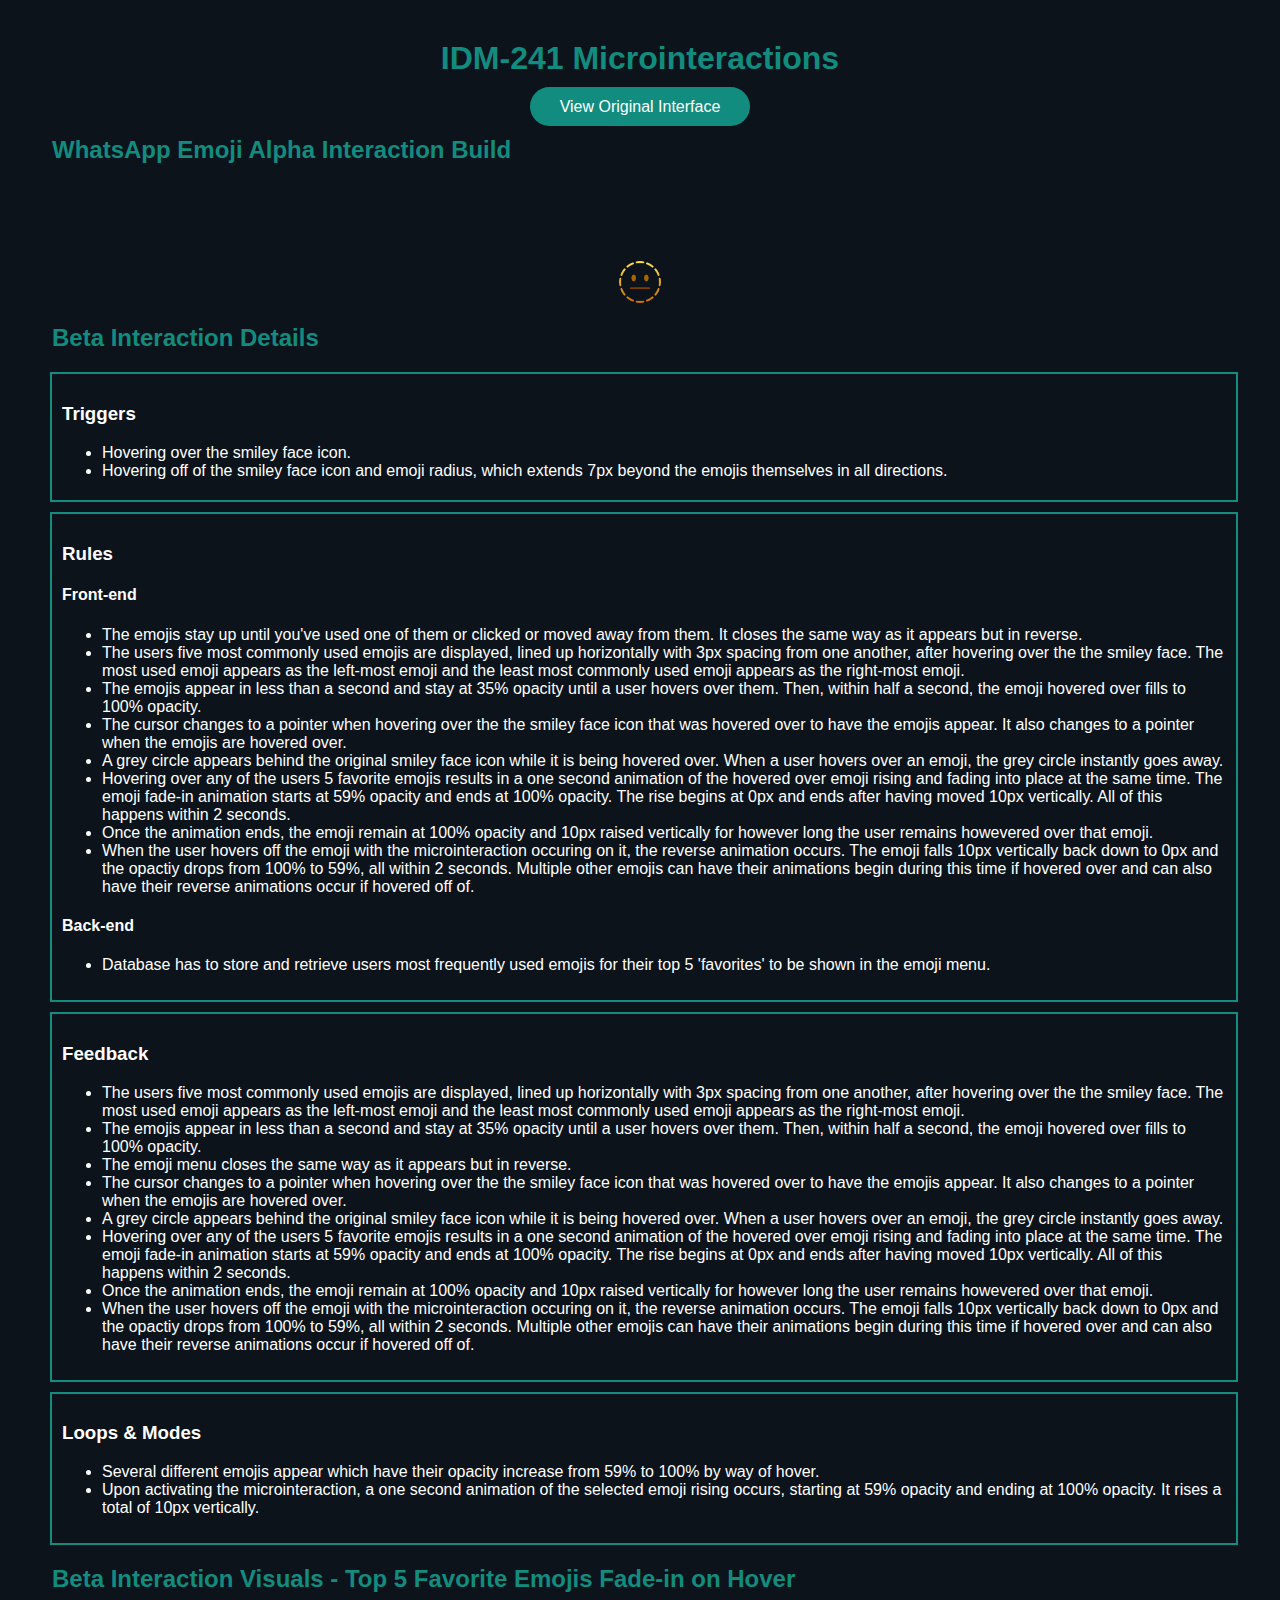
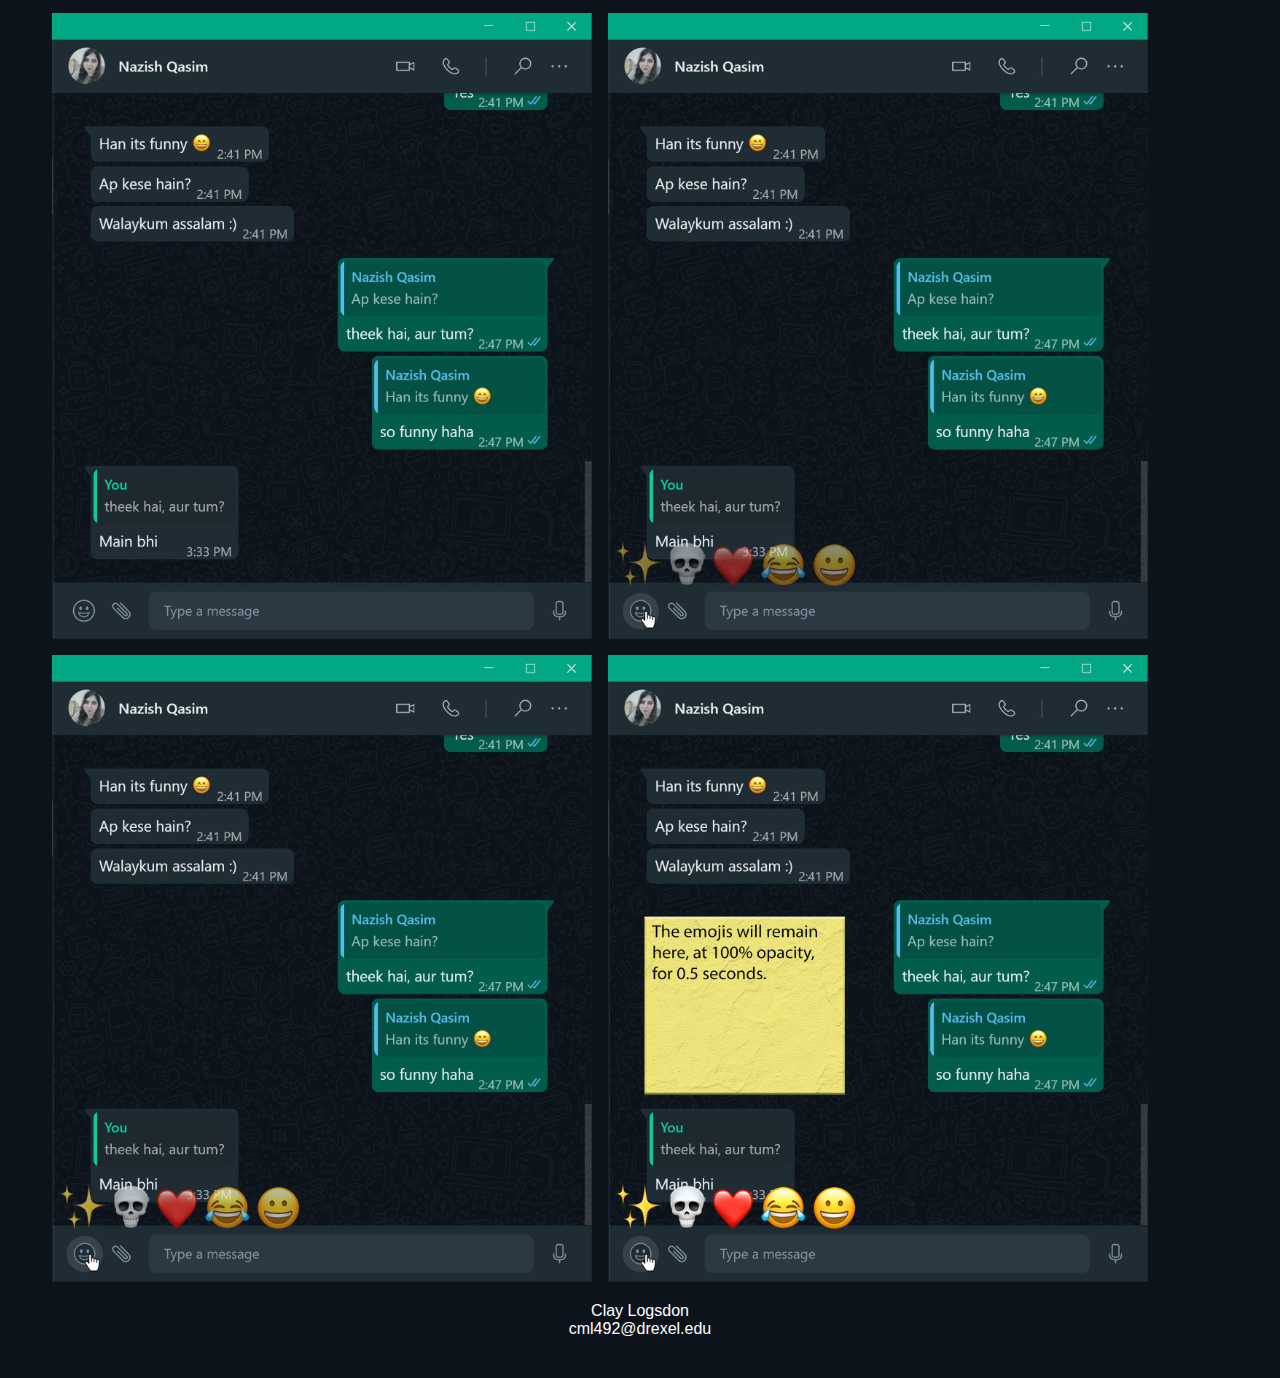
==== commit 6f31c724: "Add files via upload" ====
--- a/beta/index.html
+++ b/beta/index.html
@@ -102,11 +102,15 @@
                         A grey circle appears behind the original smiley face icon while it is being hovered over. When a user hovers over an emoji, the grey circle instantly goes away. 
                     </li>
                     <li>
-                        Hovering over the smiley face icon results in a one second animation of the users top 5 favorite emojis fading into place. 
-                        The emoji fade-in animation starts at 59% opacity and ends at 100% opacity.
-                    </li>
-                    <li>
-                        Once the animation ends, the emojis remain at 100% opacity for 0.5 seconds before instantly changing back to 59% opacity, all at the same time.
+                        Hovering over any of the users 5 favorite emojis results in a one second animation of the hovered over emoji rising and fading into place at the same time. 
+                        The emoji fade-in animation starts at 59% opacity and ends at 100% opacity. The rise begins at 0px and ends after having moved 10px vertically. All of this happens within 2 seconds. 
+                    </li>
+                    <li>
+                        Once the animation ends, the emoji remain at 100% opacity and 10px raised vertically for however long the user remains howevered over that emoji.
+                    </li>
+                    <li>
+                        When the user hovers off the emoji with the microinteraction occuring on it, the reverse animation occurs. The emoji falls 10px vertically back down to 0px and the opactiy drops from 100% to 59%, all within 2 seconds. 
+                        Multiple other emojis can have their animations begin during this time if hovered over and can also have their reverse animations occur if hovered off of.
                     </li>
                 </ul>
             </div>
@@ -144,11 +148,15 @@
                         A grey circle appears behind the original smiley face icon while it is being hovered over. When a user hovers over an emoji, the grey circle instantly goes away. 
                     </li>
                     <li>
-                        Hovering over the smiley face icon results in a one second animation of the users top 5 favorite emojis fading into place. 
-                        The emoji fade-in animation starts at 59% opacity and ends at 100% opacity.
-                    </li>
-                    <li>
-                        Once the animation ends, the emojis remain at 100% opacity for 0.5 seconds before instantly changing back to 59% opacity, all at the same time.
+                        Hovering over any of the users 5 favorite emojis results in a one second animation of the hovered over emoji rising and fading into place at the same time. 
+                        The emoji fade-in animation starts at 59% opacity and ends at 100% opacity. The rise begins at 0px and ends after having moved 10px vertically. All of this happens within 2 seconds. 
+                    </li>
+                    <li>
+                        Once the animation ends, the emoji remain at 100% opacity and 10px raised vertically for however long the user remains howevered over that emoji.
+                    </li>
+                    <li>
+                        When the user hovers off the emoji with the microinteraction occuring on it, the reverse animation occurs. The emoji falls 10px vertically back down to 0px and the opactiy drops from 100% to 59%, all within 2 seconds. 
+                        Multiple other emojis can have their animations begin during this time if hovered over and can also have their reverse animations occur if hovered off of.
                     </li>
                 </ul>
             </div>
@@ -162,8 +170,8 @@
                         Several different emojis appear which have their opacity increase from 59% to 100% by way of hover. 
                     </li>
                     <li>
-                        Upon activating the microinteraction, a one second animation of all of the emojis popping into place occurs, at 100% opacity from the start to the end.
-                        Once the animation finishes, the emojis immediately change to 59% opacity, all at the same time.
+                        Upon activating the microinteraction, a one second animation of the selected emoji rising occurs, starting at 59% opacity and ending at 100% 
+                        opacity. It rises a total of 10px vertically.
                     </li>
                 </ul>
             </div>
@@ -180,7 +188,6 @@
                 <img class="alpha-image-2" src="./graphics/Action-2.jpg">
                 <img class="alpha-image-3" src="./graphics/Action-3.jpg">
                 <img class="alpha-image-3" src="./graphics/Action-4.jpg">
-                <img class="alpha-image-3" src="./graphics/Action-5.jpg">
             </div>
 
             <p class="author">Clay Logsdon <br> cml492@drexel.edu</p> 
